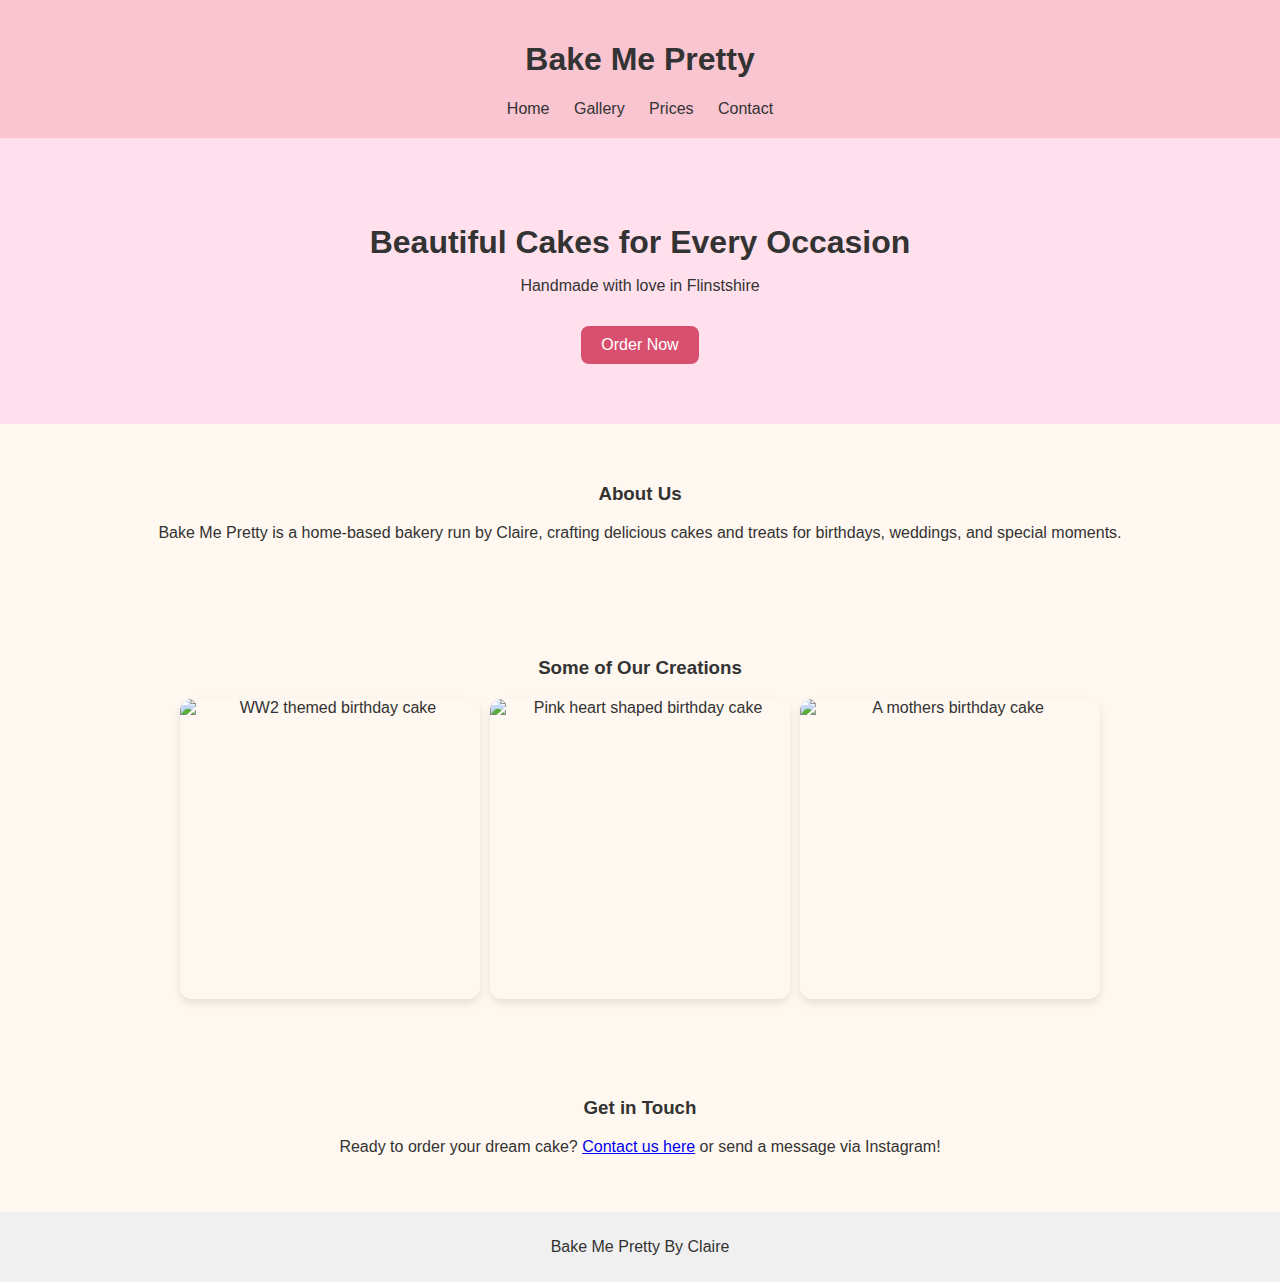
==== index.html @ 7db9fdfc "Add files via upload" ====
<!DOCTYPE html>
<html lang="en">
<head>
  <meta charset="UTF-8">
  <meta name="viewport" content="width=device-width, initial-scale=1.0">
  <title>Bake Me Pretty</title>
  <link rel="stylesheet" href="style.css">
</head>
<body>
  <header>
    <h1>Bake Me Pretty</h1>
    <nav>
      <a href="index.html">Home</a>
      <a href="Gallery.html">Gallery</a>
      <a href="Prices">Prices</a>
      <a href="#">Contact</a>
    </nav>
  </header>

  <main>
   <!-- Hero Section -->
   <section class="hero">
    <h2>Beautiful Cakes for Every Occasion</h2>
    <p>Handmade with love in Flinstshire</p>
    <a href="#contact" class="btn">Order Now</a>
  </section>

  <!-- About Section -->
  <section class="about">
    <h3>About Us</h3>
    <p>Bake Me Pretty is a home-based bakery run by Claire, crafting delicious cakes and treats for birthdays, weddings, and special moments.</p>
  </section>

  <!-- Featured Cakes -->
  <section class="featured-cakes">
    <h3>Some of Our Creations</h3>
    <div class="gallery-preview">
      <img src="images/cake1.png" alt="WW2 themed birthday cake">
      <img src="images/cake2.png" alt="Pink heart shaped birthday cake">
      <img src="images/cake3.png" alt="A mothers birthday cake">
    </div>
  </section>

  <!-- Contact Preview -->
  <section class="contact-preview" id="contact">
    <h3>Get in Touch</h3>
    <p>Ready to order your dream cake? <a href="#">Contact us here</a> or send a message via Instagram!</p>
  </section>
  </main>

  <footer>
    <p>Bake Me Pretty By Claire</p>
  </footer>
</body>
</html>
---- style.css ----
body {
    font-family: 'Trebuchet MS', 'Lucida Sans Unicode', 'Lucida Grande', 'Lucida Sans', Arial, sans-serif;
    margin: 0;
    padding: 0;
    background: #fff8f0;
    color: #333;
  }
  
  header {
    background: #f9c5d1;
    padding: 20px;
    text-align: center;
  }
  
  nav a {
    margin: 0 10px;
    text-decoration: none;
    color: #333;
  }
  
  footer {
    text-align: center;
    padding: 10px;
    background: #f0f0f0;
  }
  .hero {
    background: #ffe0ec;
    text-align: center;
    padding: 60px 20px;
  }
  
  .hero h2 {
    font-size: 2em;
    margin-bottom: 10px;
  }
  
  .hero .btn {
    display: inline-block;
    margin-top: 15px;
    padding: 10px 20px;
    background: #d94f70;
    color: white;
    text-decoration: none;
    border-radius: 8px;
  }
  
  .about, .featured-cakes, .contact-preview {
    padding: 40px 20px;
    text-align: center;
  }
  
  .gallery-preview {
    display: flex;
    justify-content: center;
    gap: 10px;
    flex-wrap: wrap;
    margin-top: 20px;
  }
  
  .gallery-preview img {
    width: 300px;
    height: 300px;
    object-fit: cover;
    border-radius: 12px;
    box-shadow: 0 4px 8px rgba(0,0,0,0.1);
  }

  .gallery-grid {
    display: grid;
    grid-template-columns: repeat(auto-fill, minmax(250px, 1fr));
    gap: 20px;
    margin-top: 20px;
  }
  
  .gallery-grid img {
    width: 100%;
    height: 400px;
    object-fit: cover;
    border-radius: 8px;
    box-shadow: 0 4px 8px #f9c5df
  }
  /* Style for two images side by side */
.price-images {
    display: flex;
    justify-content: center;  /* Centers the images horizontally */
    align-items: center;  /* Centers the images vertically */
    gap: 30px;  /* Space between the images */
    margin: 40px 0;
  }
  
  .price-images img {
    width: 45%;  /* Set both images to 45% width to make them the same size */
    height: 1200px;  /* Set a fixed height to keep them the same size */
    object-fit: cover;  /* Ensures the images fill the space without stretching */
    border-radius: 12px;
    box-shadow: 0 4px 8px #f9c5df;
  }
  /* Style for the price list */
.prices-container {
    display: flex;
    justify-content: space-between; /* Space out the items */
    gap: 20px;  /* Adds space between the price items */
    margin-top: 20px;
    flex-wrap: wrap; /* Ensures items wrap on smaller screens */
  }
  
  .price-item {
    text-align: center;
    flex: 1;  /* Makes each price item take up equal width */
    padding: 20px;
    background-color: #f9f9f9;
    border-radius: 10px;
    box-shadow: 0 4px 8px rgba(0, 0, 0, 0.1);
  }
  
  .price-item h3 {
    font-size: 1.5em;
    margin-bottom: 10px;
  }
  
  .price-item p {
    font-size: 1.2em;
    color: #d94f70;  /* You can change this color */
  }
  .prices-list h2 {
    text-align: center;
  }
  .price-imageTitle{
    display: flex;
    justify-content: space-between; 
    flex-wrap: wrap;
    margin: 40px 0;
  }
.Title-One {
text-align: center;
flex: 1;

}
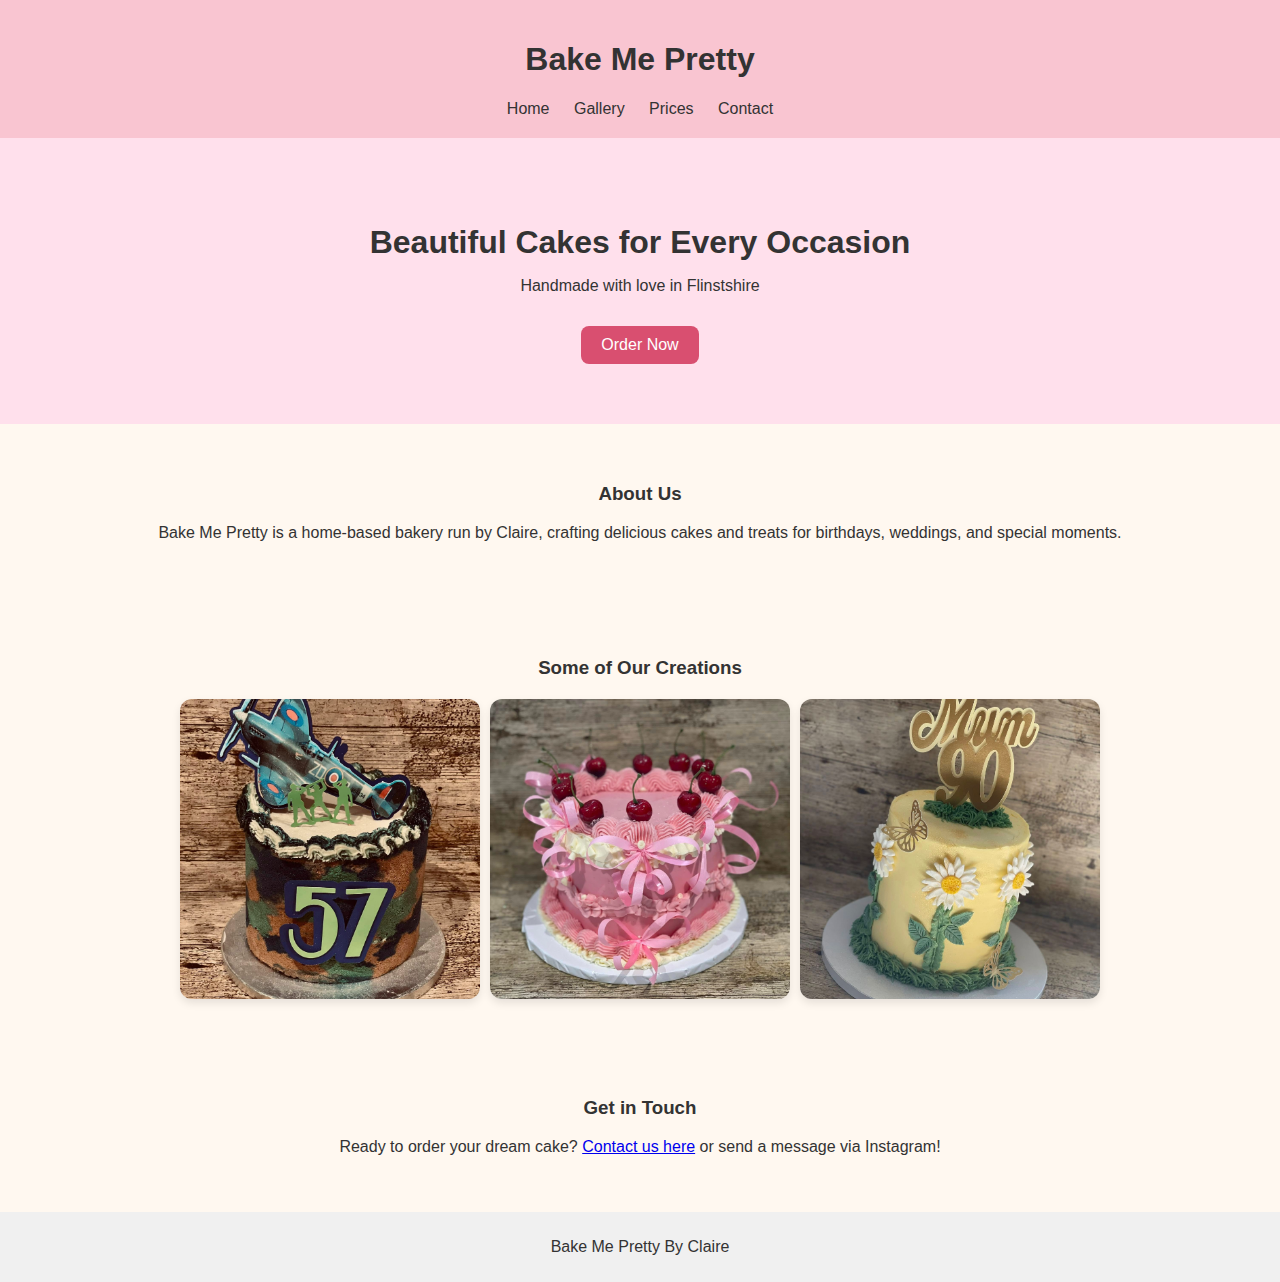
==== commit 160608c9: "Add files via upload" ====
--- a/index.html
+++ b/index.html
@@ -12,7 +12,7 @@
     <nav>
       <a href="index.html">Home</a>
       <a href="Gallery.html">Gallery</a>
-      <a href="Prices">Prices</a>
+      <a href="Prices.html">Prices</a>
       <a href="#">Contact</a>
     </nav>
   </header>
--- a/style.css
+++ b/style.css
@@ -83,9 +83,10 @@
 .price-images {
     display: flex;
     justify-content: center;  /* Centers the images horizontally */
-    align-items: center;  /* Centers the images vertically */
+    align-items: flex-start;  /* Centers the images vertically */
     gap: 30px;  /* Space between the images */
     margin: 40px 0;
+    flex-wrap: wrap;  /* This allows the items to wrap on small screens */
   }
   
   .price-images img {
@@ -125,14 +126,46 @@
   .prices-list h2 {
     text-align: center;
   }
-  .price-imageTitle{
+
+  .price-images {
     display: flex;
-    justify-content: space-between; 
+    justify-content: center;
+    align-items: flex-start;
+    gap: 20px;
+    margin: 40px 0;
     flex-wrap: wrap;
-    margin: 40px 0;
   }
-.Title-One {
-text-align: center;
-flex: 1;
+  
+  .image-box {
+    display: flex;
+    flex-direction: column;
+    align-items: center;
+    width: 45%;
+  }
+  
+  .image-box img {
+    width: 100%;
+    height: 1200px;
+    object-fit: cover;
+    border-radius: 12px;
+    box-shadow: 0 4px 8px rgba(0, 0, 0, 0.1);
+  }
+  
+  .image-box h3 {
+    margin-top: 10px;
+    font-size: 1.2em;
+    color: #d94f70;
+    text-align: center;}
 
-}
+@media (max-width: 768px) {
+    .price-images {
+      flex-direction: column;
+      align-items: center;
+    }
+  
+    .price-images img {
+      width: 80%;
+      height: auto;
+      margin-bottom: 20px;
+    }
+  }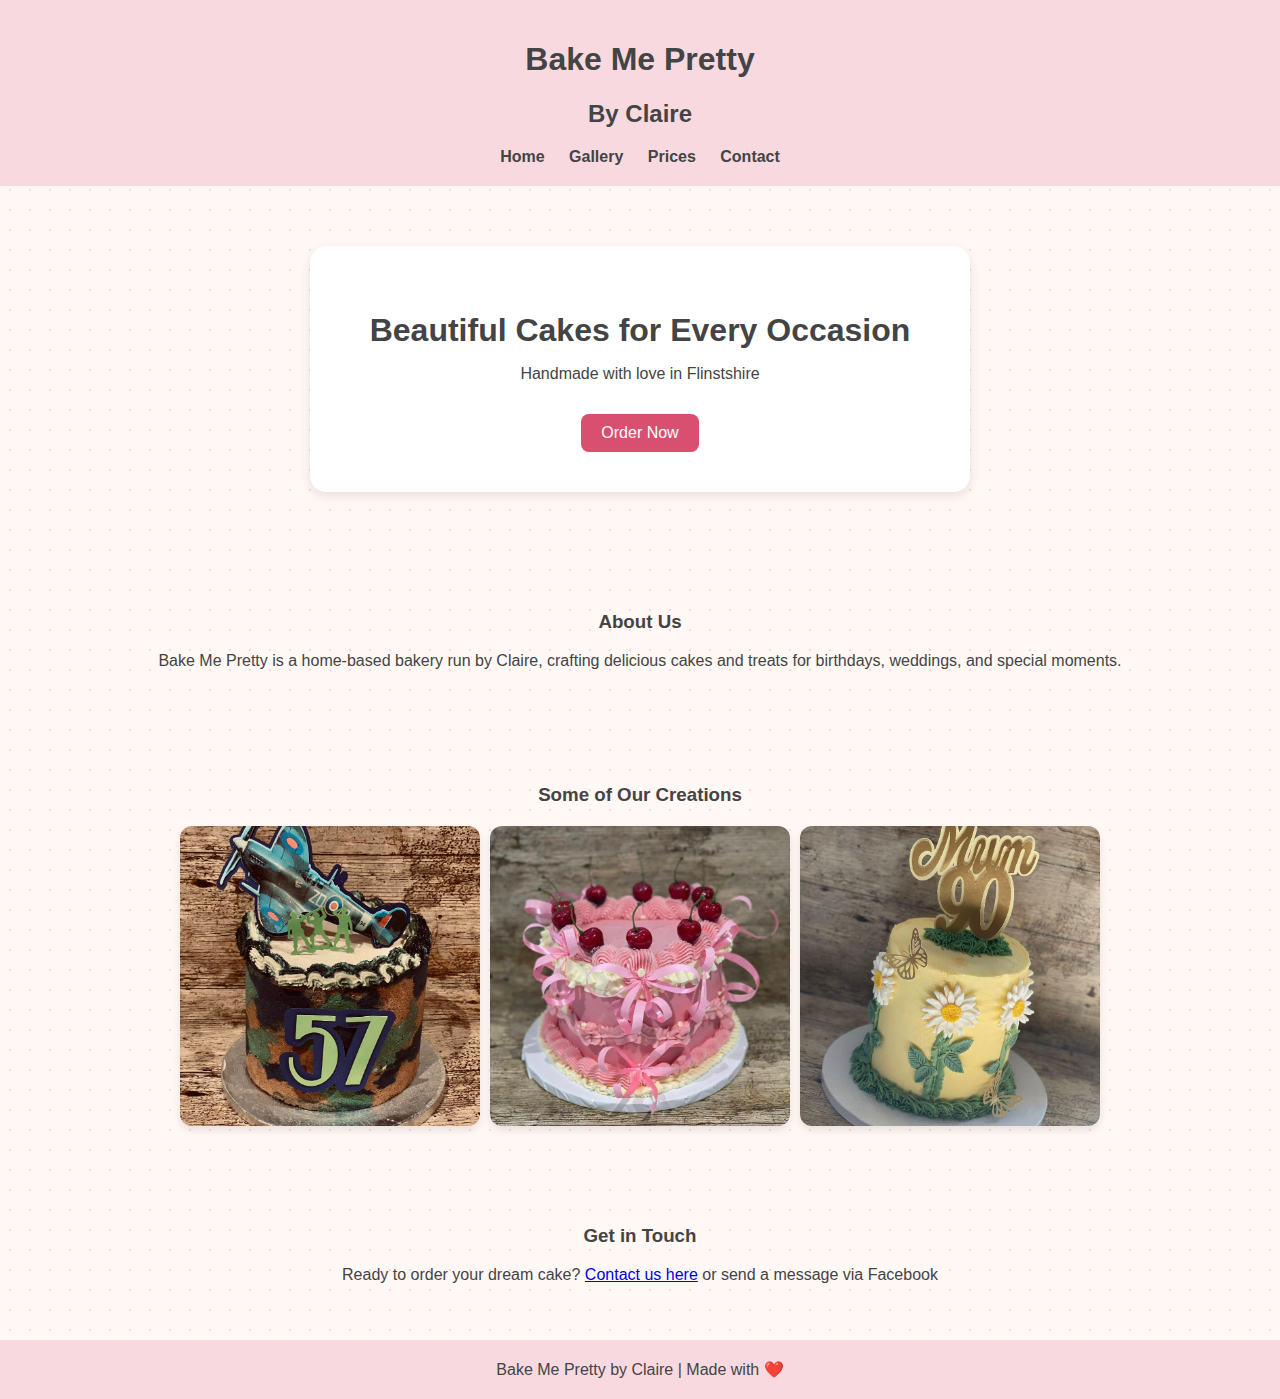
==== commit fa45edea: "Add files via upload" ====
--- a/index.html
+++ b/index.html
@@ -4,16 +4,18 @@
   <meta charset="UTF-8">
   <meta name="viewport" content="width=device-width, initial-scale=1.0">
   <title>Bake Me Pretty</title>
+
   <link rel="stylesheet" href="style.css">
 </head>
 <body>
   <header>
     <h1>Bake Me Pretty</h1>
+    <h2>By Claire</h2>
     <nav>
       <a href="index.html">Home</a>
       <a href="Gallery.html">Gallery</a>
       <a href="Prices.html">Prices</a>
-      <a href="#">Contact</a>
+      <a href="contact.html">Contact</a>
     </nav>
   </header>
 
@@ -35,21 +37,21 @@
   <section class="featured-cakes">
     <h3>Some of Our Creations</h3>
     <div class="gallery-preview">
-      <img src="images/cake1.png" alt="WW2 themed birthday cake">
-      <img src="images/cake2.png" alt="Pink heart shaped birthday cake">
-      <img src="images/cake3.png" alt="A mothers birthday cake">
+      <img src="images1/cake1.png" alt="WW2 themed birthday cake">
+      <img src="images1/cake2.png" alt="Pink heart shaped birthday cake">
+      <img src="images1/cake3.png" alt="A mothers birthday cake">
     </div>
   </section>
 
   <!-- Contact Preview -->
   <section class="contact-preview" id="contact">
     <h3>Get in Touch</h3>
-    <p>Ready to order your dream cake? <a href="#">Contact us here</a> or send a message via Instagram!</p>
+    <p>Ready to order your dream cake? <a href="contact.html">Contact us here</a> or send a message via Facebook</p>
   </section>
   </main>
 
   <footer>
-    <p>Bake Me Pretty By Claire</p>
+    <p>Bake Me Pretty by Claire | Made with ❤️</p>
   </footer>
 </body>
 </html>--- a/style.css
+++ b/style.css
@@ -24,9 +24,13 @@
     background: #f0f0f0;
   }
   .hero {
-    background: #ffe0ec;
-    text-align: center;
-    padding: 60px 20px;
+    max-width: 600px;
+    margin: 60px auto;
+    background: white;
+    border-radius: 16px;
+    padding: 40px 30px;
+    text-align: center;
+    box-shadow: 0 4px 12px rgba(0,0,0,0.1);
   }
   
   .hero h2 {
@@ -66,12 +70,25 @@
   }
 
   .gallery-grid {
-    display: grid;
-    grid-template-columns: repeat(auto-fill, minmax(250px, 1fr));
-    gap: 20px;
-    margin-top: 20px;
-  }
-  
+    display: flex;
+    flex-direction: row;
+    align-items: flex-start;
+    width: 45%;
+  }
+
+  .gallery-stack {
+    display: flex;
+    flex-direction: column;
+    align-items: flex-start;
+    width: 45%;
+  }
+
+.gallery-grid h3 {
+    margin-top: 10px;
+    font-size: 1.2em;
+    color: #d94f70;
+    text-align: center;
+}
   .gallery-grid img {
     width: 100%;
     height: 400px;
@@ -168,4 +185,139 @@
       height: auto;
       margin-bottom: 20px;
     }
+  }
+
+  .lb-close {
+    background: #fff url('https://cdn-icons-png.flaticon.com/512/1828/1828774.png') no-repeat center center;
+    background-size: 60% 60%;
+    border-radius: 50%;
+    width: 40px;
+    height: 40px;
+    opacity: 1 !important;
+    top: 10px;
+    right: 10px;
+  }
+  #custom-close {
+    position: fixed;
+    top: 20px;
+    right: 20px;
+    padding: 10px 20px;
+    background: #d94f70;
+    color: white;
+    border: none;
+    border-radius: 8px;
+    font-size: 16px;
+    z-index: 9999;
+    cursor: pointer;
+    display: none;
+  }
+  .gallery-row {
+    display: flex;
+    flex-wrap: wrap;
+    gap: 20px;
+    justify-content: center;
+    padding: 20px;
+  }
+  
+  .gallery-item {
+    text-align: center;
+    width: 200px;
+    height: 240px; /* includes space for title */
+    overflow: hidden;
+  }
+  
+  .gallery-item img {
+    width: 100%;
+    height: auto;
+    max-height: 180px; /* optional: limit tall images */
+    border-radius: 8px;
+    transition: transform 0.2s ease;
+    object-fit: fill;
+  }
+  
+  .gallery-item img:hover {
+    transform: scale(1.05);
+  }
+  
+  .image-title {
+    margin-top: 8px;
+    font-weight: bold;
+    font-size: 14px;
+    color: #333;
+  }
+
+  /* CONTACT US PAGE */
+
+  body {
+    font-family: 'Quicksand', sans-serif;
+    background: #fff8f4;
+    margin: 0;
+    padding: 0;
+    color: #444;
+  }
+
+  body {
+    background-color: #fff8f4;
+    background-image: radial-gradient(#f9d5e5 1px, transparent 1px);
+    background-size: 20px 20px;
+  }
+
+  header, footer {
+    background-color: #f8d9e0;
+    text-align: center;
+    padding: 20px;
+  }
+
+  nav a {
+    margin: 0 10px;
+    text-decoration: none;
+    color: #444;
+    font-weight: bold;
+  }
+
+  .contact-container {
+    max-width: 600px;
+    margin: 60px auto;
+    background: white;
+    border-radius: 16px;
+    padding: 40px 30px;
+    text-align: center;
+    box-shadow: 0 4px 12px rgba(0,0,0,0.1);
+  }
+
+  .contact-container h2 {
+    font-size: 32px;
+    color: #e76f92;
+    margin-bottom: 16px;
+  }
+
+  .contact-description {
+    font-size: 17px;
+    margin-bottom: 30px;
+  }
+
+  .messenger-button {
+    display: inline-block;
+    background-color: #0084ff;
+    color: white;
+    padding: 14px 30px;
+    font-size: 18px;
+    border-radius: 10px;
+    text-decoration: none;
+    transition: transform 0.2s ease, background-color 0.3s ease;
+  }
+
+  .messenger-button:hover {
+    background-color: #006fd6;
+    transform: scale(1.05);
+  }
+
+  .cake-icon {
+    font-size: 48px;
+    color: #e76f92;
+    margin-bottom: 20px;
+  }
+
+  footer p {
+    margin: 0;
   }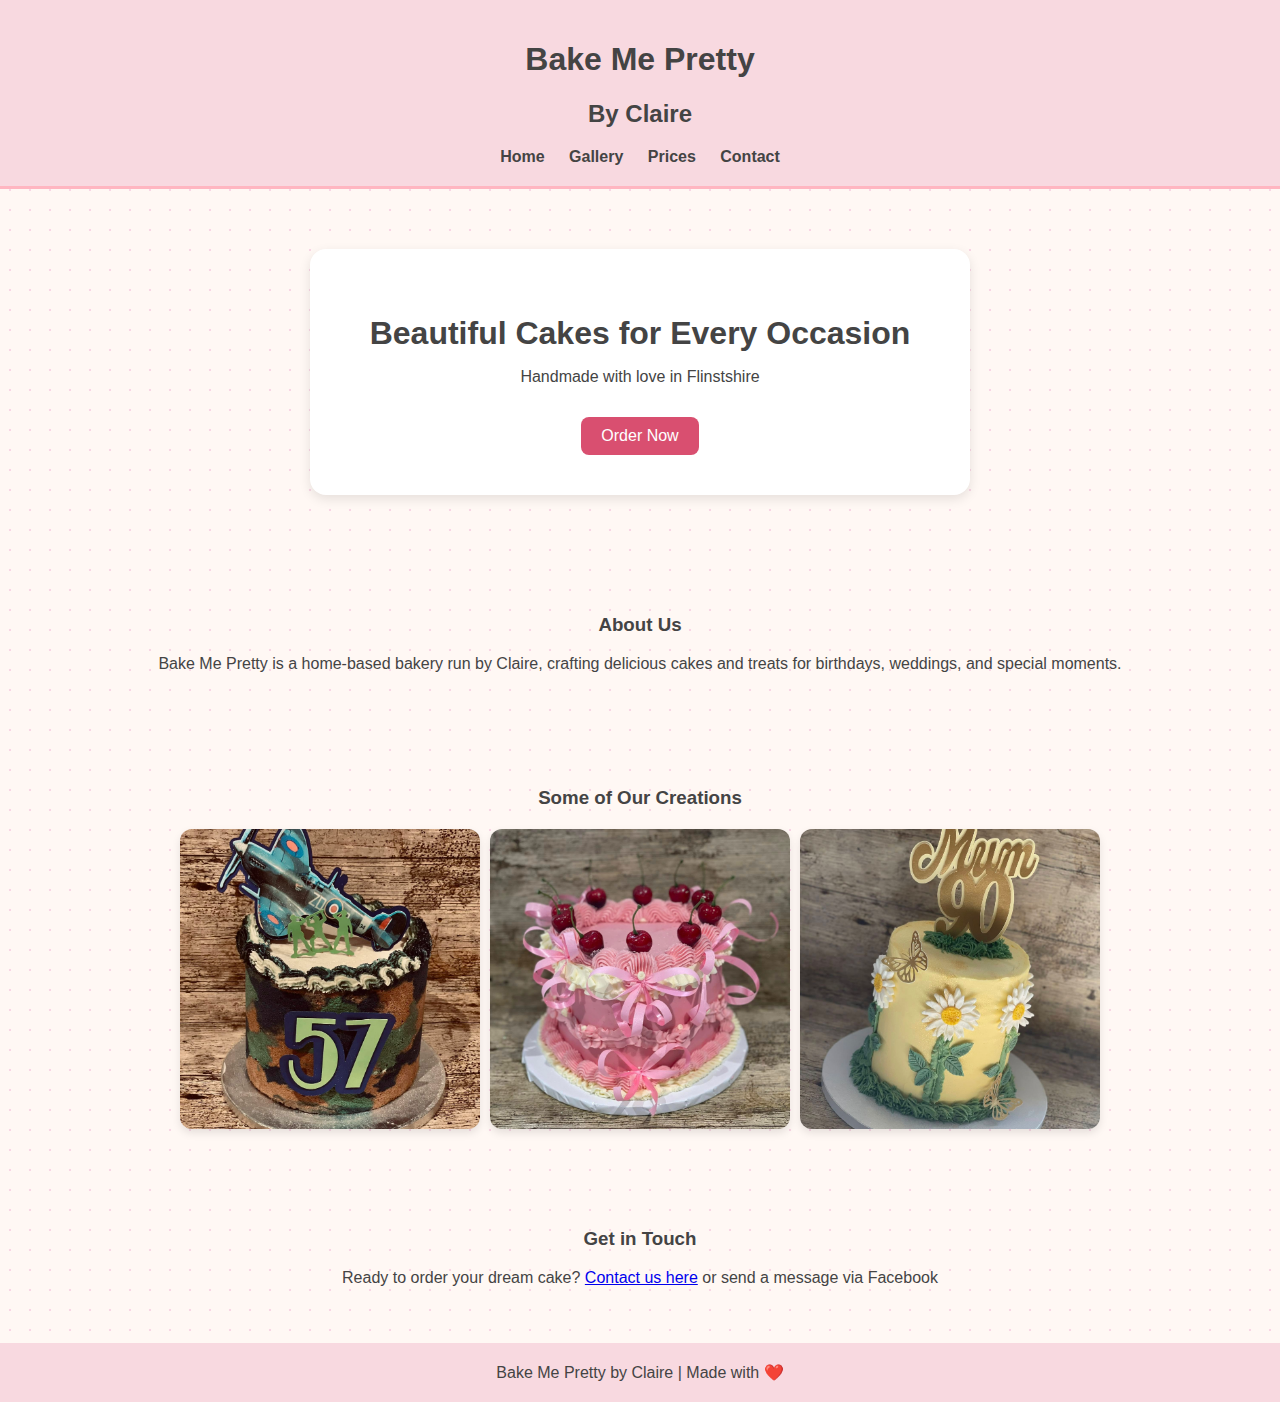
==== commit d7b7abca: "Add files via upload" ====
--- a/index.html
+++ b/index.html
@@ -24,7 +24,7 @@
    <section class="hero">
     <h2>Beautiful Cakes for Every Occasion</h2>
     <p>Handmade with love in Flinstshire</p>
-    <a href="#contact" class="btn">Order Now</a>
+    <a href="contact.html" class="btn">Order Now</a>
   </section>
 
   <!-- About Section -->
--- a/style.css
+++ b/style.css
@@ -7,9 +7,11 @@
   }
   
   header {
-    background: #f9c5d1;
-    padding: 20px;
-    text-align: center;
+    background-image: url('https://www.transparenttextures.com/patterns/polka-dot.png');
+    background-color: #ffe6f0; /* Light pink base */
+    padding: 2rem 1rem;
+    text-align: center;
+    border-bottom: 3px solid #ffb6c1;
   }
   
   nav a {
@@ -97,82 +99,6 @@
     box-shadow: 0 4px 8px #f9c5df
   }
   /* Style for two images side by side */
-.price-images {
-    display: flex;
-    justify-content: center;  /* Centers the images horizontally */
-    align-items: flex-start;  /* Centers the images vertically */
-    gap: 30px;  /* Space between the images */
-    margin: 40px 0;
-    flex-wrap: wrap;  /* This allows the items to wrap on small screens */
-  }
-  
-  .price-images img {
-    width: 45%;  /* Set both images to 45% width to make them the same size */
-    height: 1200px;  /* Set a fixed height to keep them the same size */
-    object-fit: cover;  /* Ensures the images fill the space without stretching */
-    border-radius: 12px;
-    box-shadow: 0 4px 8px #f9c5df;
-  }
-  /* Style for the price list */
-.prices-container {
-    display: flex;
-    justify-content: space-between; /* Space out the items */
-    gap: 20px;  /* Adds space between the price items */
-    margin-top: 20px;
-    flex-wrap: wrap; /* Ensures items wrap on smaller screens */
-  }
-  
-  .price-item {
-    text-align: center;
-    flex: 1;  /* Makes each price item take up equal width */
-    padding: 20px;
-    background-color: #f9f9f9;
-    border-radius: 10px;
-    box-shadow: 0 4px 8px rgba(0, 0, 0, 0.1);
-  }
-  
-  .price-item h3 {
-    font-size: 1.5em;
-    margin-bottom: 10px;
-  }
-  
-  .price-item p {
-    font-size: 1.2em;
-    color: #d94f70;  /* You can change this color */
-  }
-  .prices-list h2 {
-    text-align: center;
-  }
-
-  .price-images {
-    display: flex;
-    justify-content: center;
-    align-items: flex-start;
-    gap: 20px;
-    margin: 40px 0;
-    flex-wrap: wrap;
-  }
-  
-  .image-box {
-    display: flex;
-    flex-direction: column;
-    align-items: center;
-    width: 45%;
-  }
-  
-  .image-box img {
-    width: 100%;
-    height: 1200px;
-    object-fit: cover;
-    border-radius: 12px;
-    box-shadow: 0 4px 8px rgba(0, 0, 0, 0.1);
-  }
-  
-  .image-box h3 {
-    margin-top: 10px;
-    font-size: 1.2em;
-    color: #d94f70;
-    text-align: center;}
 
 @media (max-width: 768px) {
     .price-images {
@@ -212,38 +138,26 @@
     display: none;
   }
   .gallery-row {
-    display: flex;
-    flex-wrap: wrap;
-    gap: 20px;
-    justify-content: center;
+    display: grid;
+    grid-template-columns: repeat(auto-fill, minmax(250px, 1fr));  /* Adjust to 250px per item */
+    gap: 20px;  /* Spacing between images */
     padding: 20px;
   }
   
   .gallery-item {
     text-align: center;
-    width: 200px;
-    height: 240px; /* includes space for title */
-    overflow: hidden;
   }
   
   .gallery-item img {
-    width: 100%;
+    width: 100%;  /* Make images responsive */
     height: auto;
-    max-height: 180px; /* optional: limit tall images */
-    border-radius: 8px;
-    transition: transform 0.2s ease;
-    object-fit: fill;
-  }
-  
-  .gallery-item img:hover {
-    transform: scale(1.05);
+    border-radius: 8px; /* Optional: for rounded corners */
   }
   
   .image-title {
-    margin-top: 8px;
-    font-weight: bold;
-    font-size: 14px;
-    color: #333;
+    font-size: 1rem;
+    margin-top: 10px;
+    font-weight: bold;
   }
 
   /* CONTACT US PAGE */
@@ -320,4 +234,93 @@
 
   footer p {
     margin: 0;
+  }
+  /* Prices Page */
+
+  .price-section {
+    padding: 3rem 1rem;
+    background-color: #fff0f5; /* soft pink/purple background */
+    border-radius: 1rem;
+    max-width: 800px;
+    margin: 3rem auto;
+    box-shadow: 0 10px 25px rgba(0, 0, 0, 0.1);
+    text-align: center;
+  }
+  
+  .price-section h2 {
+    margin-top: 2rem;
+    color: #b23a48; /* rich cherry red */
+    font-size: 1.8rem;
+    font-family: 'Georgia', serif;
+  }
+  
+  .price-table {
+    margin: 1.5rem auto;
+    border-collapse: collapse;
+    width: 90%;
+    background-color: #ffffff;
+    border-radius: 0.5rem;
+    overflow: hidden;
+    box-shadow: 0 4px 12px rgba(0, 0, 0, 0.05);
+  }
+  
+  .price-table th,
+  .price-table td {
+    border: 1px solid #f2d4e8;
+    padding: 14px 18px;
+    font-size: 1.1rem;
+  }
+  
+  .price-table th {
+    background-color: #ffe3ed;
+    color: #6d2947;
+    font-weight: bold;
+  }
+  
+  .price-table tr:nth-child(even) {
+    background-color: #fdf7fb;
+  }
+  
+  .price-table tr:hover {
+    background-color: #fbe8f3;
+    transition: 0.3s;
+  }
+  .order-button-wrapper {
+    text-align: center;
+    margin-top: 2rem;
+  }
+  
+  .order-button {
+    background-color: #f7c8d3; /* Light pink */
+    color: #fff;
+    padding: 12px 24px;
+    border: none;
+    border-radius: 30px;
+    font-size: 1.1rem;
+    font-weight: bold;
+    text-decoration: none;
+    box-shadow: 0 4px 6px rgba(0, 0, 0, 0.1);
+    transition: background-color 0.3s ease, transform 0.2s ease;
+  }
+  
+  .order-button:hover {
+    background-color: #e5a6b0; /* Slightly deeper pink */
+    transform: translateY(-2px);
+  }
+  .custom-order-note {
+    text-align: center;
+    font-size: 1.2rem;
+    color: #5a5a5a;
+    margin-top: 2rem;
+    margin-bottom: 1rem;
+  }
+  
+  .custom-order-note a {
+    color: #e07c9a;
+    text-decoration: underline;
+    font-weight: bold;
+  }
+  
+  .custom-order-note a:hover {
+    color: #c25f80;
   }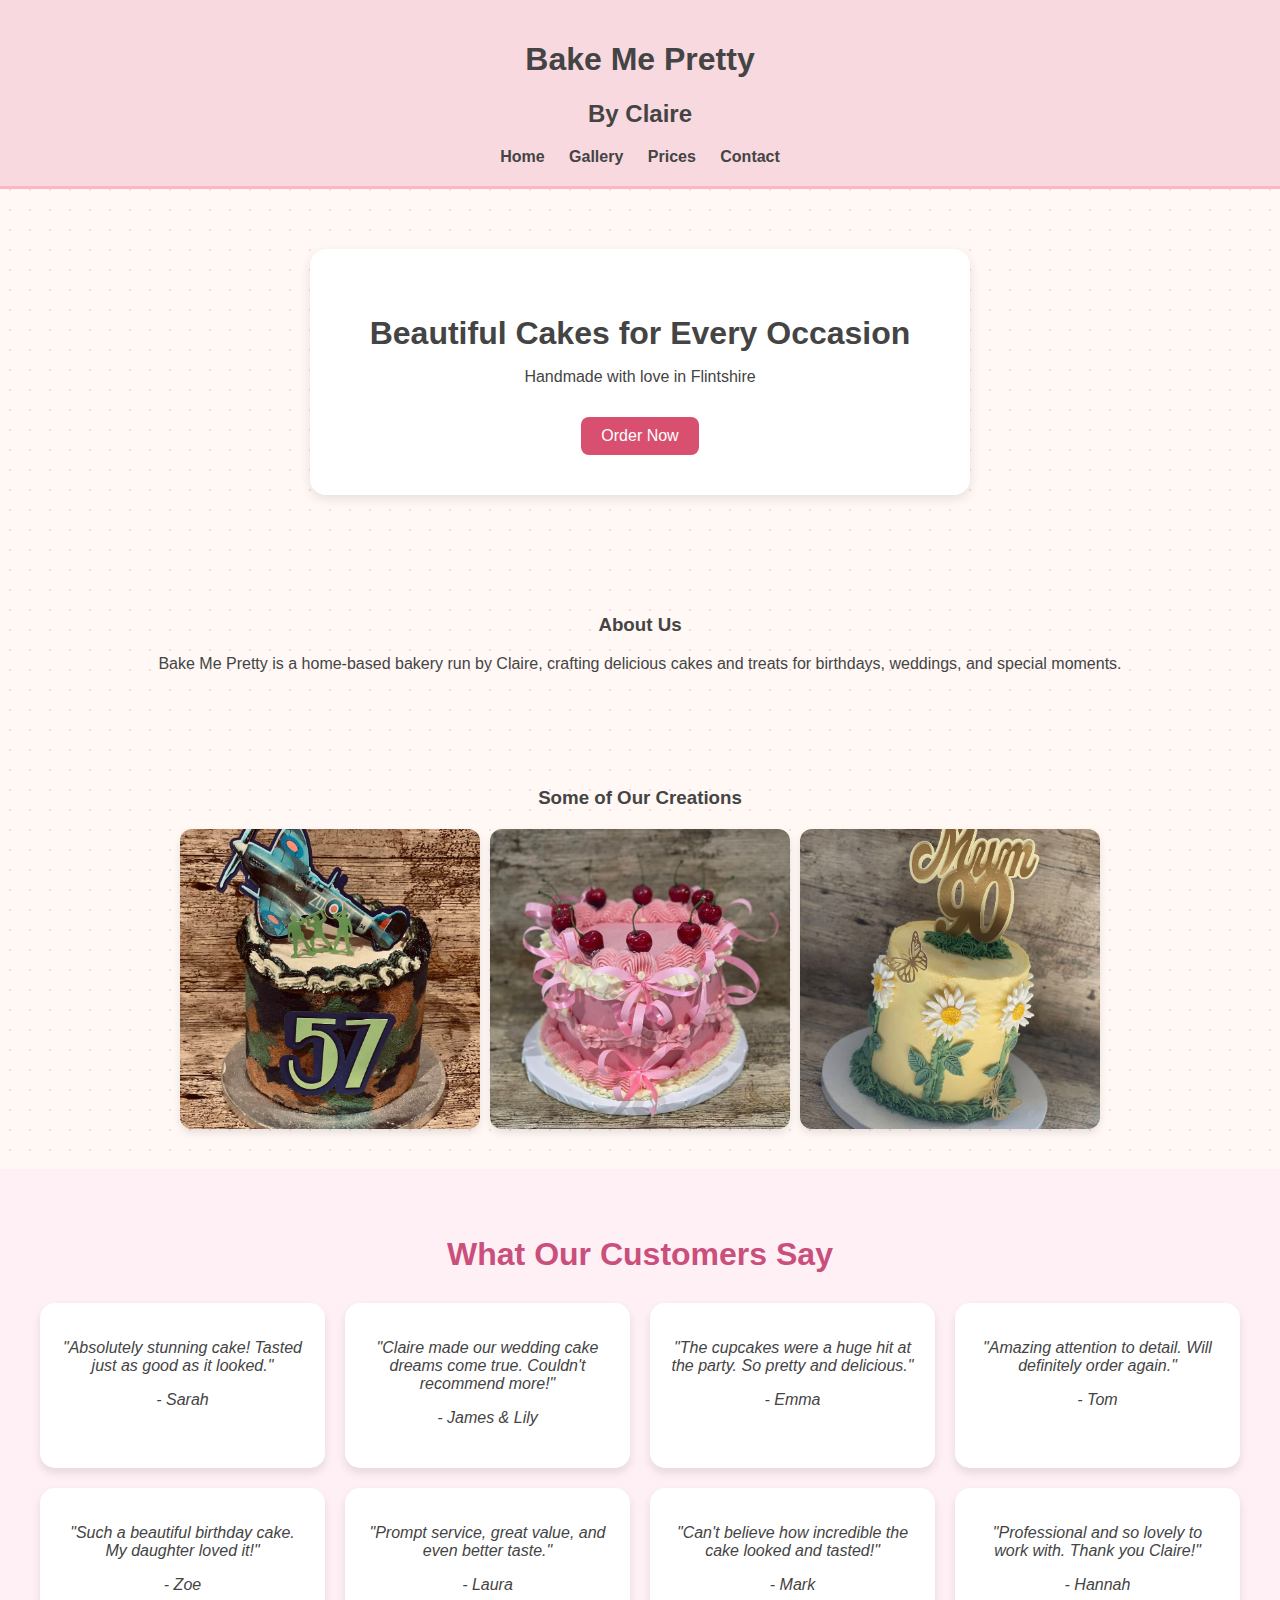
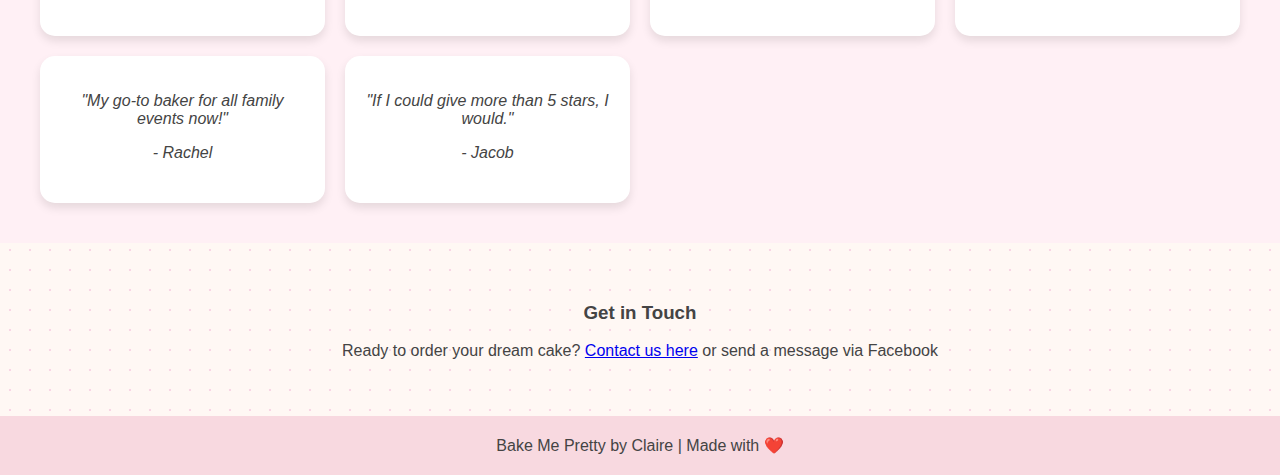
==== commit 58328ec2: "Add files via upload" ====
--- a/index.html
+++ b/index.html
@@ -23,7 +23,7 @@
    <!-- Hero Section -->
    <section class="hero">
     <h2>Beautiful Cakes for Every Occasion</h2>
-    <p>Handmade with love in Flinstshire</p>
+    <p>Handmade with love in Flintshire</p>
     <a href="contact.html" class="btn">Order Now</a>
   </section>
 
@@ -43,6 +43,52 @@
     </div>
   </section>
 
+  <section class="reviews">
+    <h2>What Our Customers Say</h2>
+    <div class="review-grid">
+      <div class="review-card">
+        <p>"Absolutely stunning cake! Tasted just as good as it looked."</p>
+        <h4>- Sarah</h4>
+      </div>
+      <div class="review-card">
+        <p>"Claire made our wedding cake dreams come true. Couldn't recommend more!"</p>
+        <h4>- James & Lily</h4>
+      </div>
+      <div class="review-card">
+        <p>"The cupcakes were a huge hit at the party. So pretty and delicious."</p>
+        <h4>- Emma</h4>
+      </div>
+      <div class="review-card">
+        <p>"Amazing attention to detail. Will definitely order again."</p>
+        <h4>- Tom</h4>
+      </div>
+      <div class="review-card">
+        <p>"Such a beautiful birthday cake. My daughter loved it!"</p>
+        <h4>- Zoe</h4>
+      </div>
+      <div class="review-card">
+        <p>"Prompt service, great value, and even better taste."</p>
+        <h4>- Laura</h4>
+      </div>
+      <div class="review-card">
+        <p>"Can't believe how incredible the cake looked and tasted!"</p>
+        <h4>- Mark</h4>
+      </div>
+      <div class="review-card">
+        <p>"Professional and so lovely to work with. Thank you Claire!"</p>
+        <h4>- Hannah</h4>
+      </div>
+      <div class="review-card">
+        <p>"My go-to baker for all family events now!"</p>
+        <h4>- Rachel</h4>
+      </div>
+      <div class="review-card">
+        <p>"If I could give more than 5 stars, I would."</p>
+        <h4>- Jacob</h4>
+      </div>
+    </div>
+  </section>
+
   <!-- Contact Preview -->
   <section class="contact-preview" id="contact">
     <h3>Get in Touch</h3>
--- a/style.css
+++ b/style.css
@@ -55,6 +55,41 @@
     text-align: center;
   }
   
+  .reviews {
+    padding: 40px 20px;
+    background-color: #fff0f5;
+    text-align: center;
+  }
+  
+  .reviews h2 {
+    font-size: 2rem;
+    margin-bottom: 30px;
+    color: #c94f7c;
+  }
+  
+  .review-grid {
+    display: grid;
+    grid-template-columns: repeat(auto-fit, minmax(250px, 1fr));
+    gap: 20px;
+    max-width: 1200px;
+    margin: 0 auto;
+  }
+  
+  .review-card {
+    background-color: #ffffff;
+    border-radius: 15px;
+    padding: 20px;
+    box-shadow: 0 5px 10px rgba(0,0,0,0.1);
+    font-style: italic;
+    position: relative;
+  }
+  
+  .review-card h4 {
+    margin-top: 15px;
+    color: #444;
+    font-weight: normal;
+  }
+
   .gallery-preview {
     display: flex;
     justify-content: center;
@@ -323,4 +358,21 @@
   
   .custom-order-note a:hover {
     color: #c25f80;
+  }
+  .custom-order-note1 {
+    text-align: center;
+    font-size: 1rem;
+    color: #5a5a5a;
+    margin-top: 2rem;
+    margin-bottom: 1rem;
+  }
+  
+  .custom-order-note1 a {
+    color: #e07c9a;
+    text-decoration: underline;
+    font-weight: bold;
+  }
+  
+  .custom-order-note1 a:hover {
+    color: #c25f80;
   }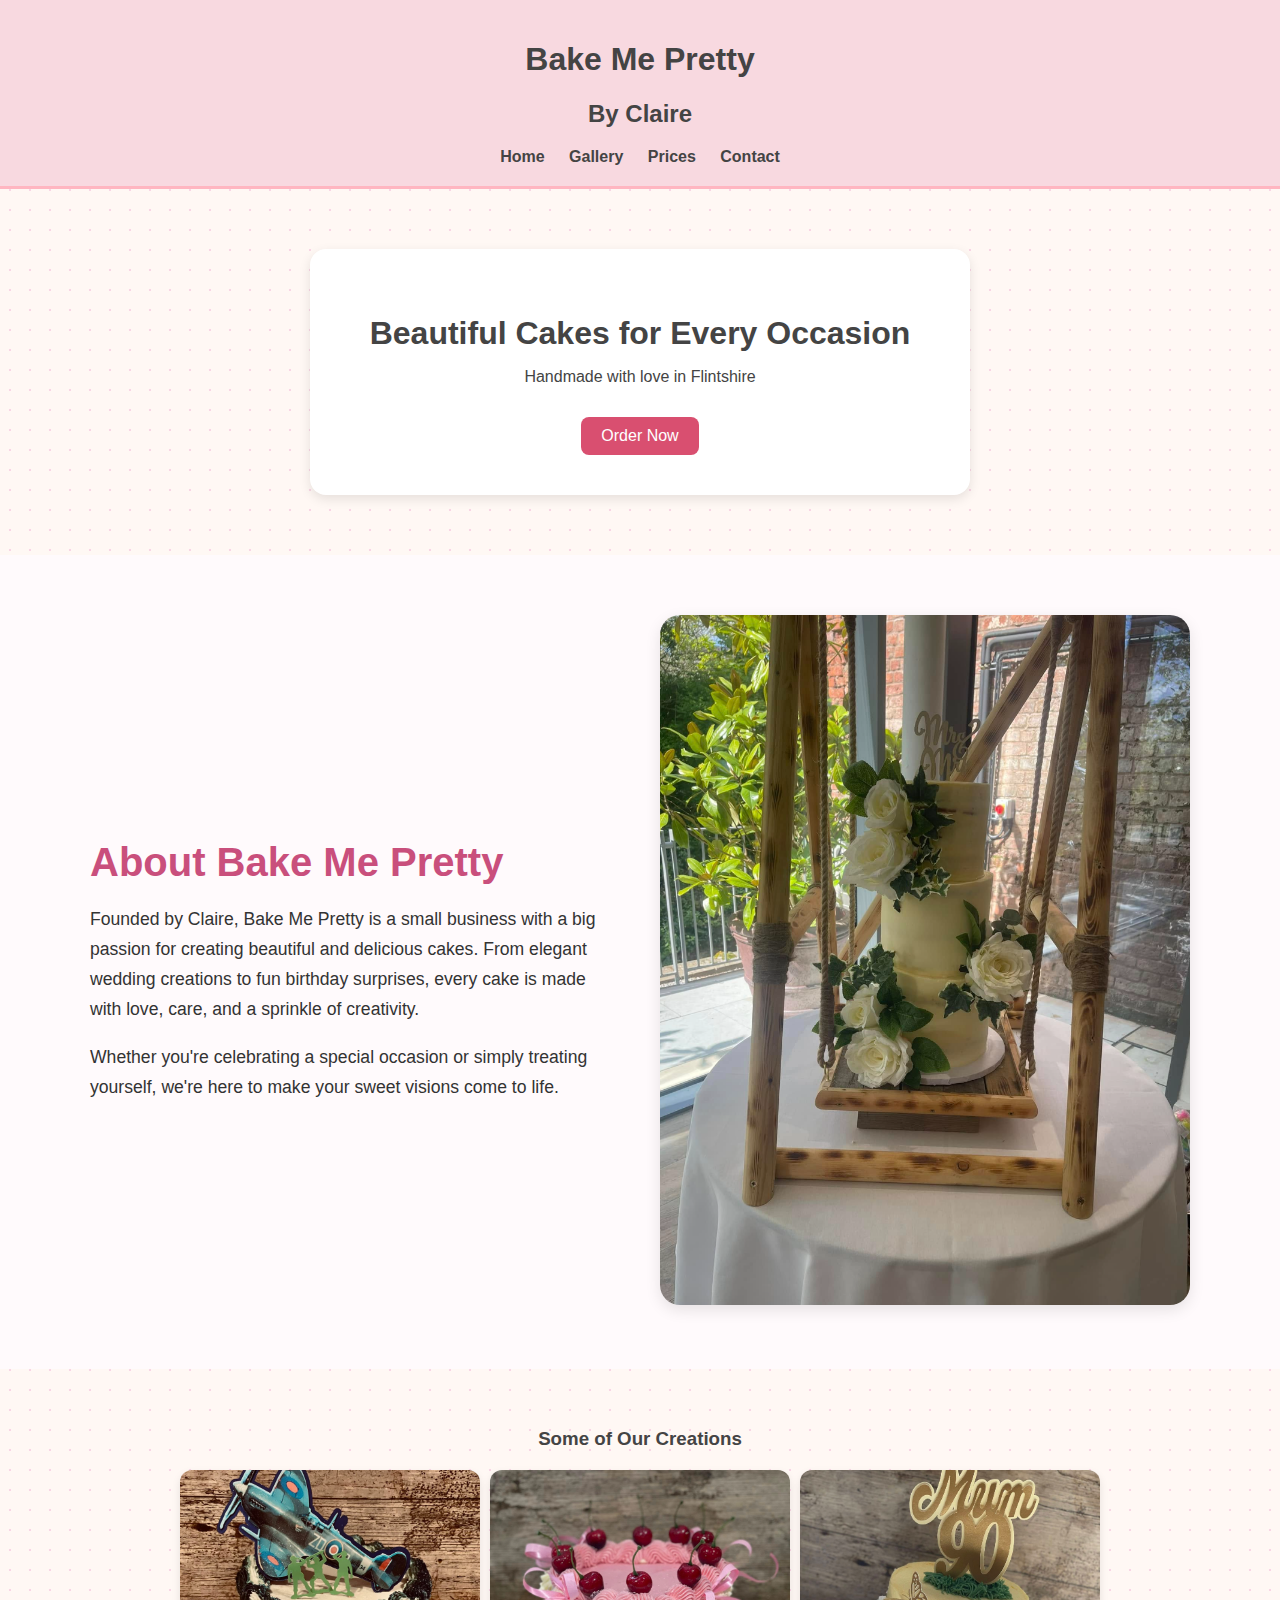
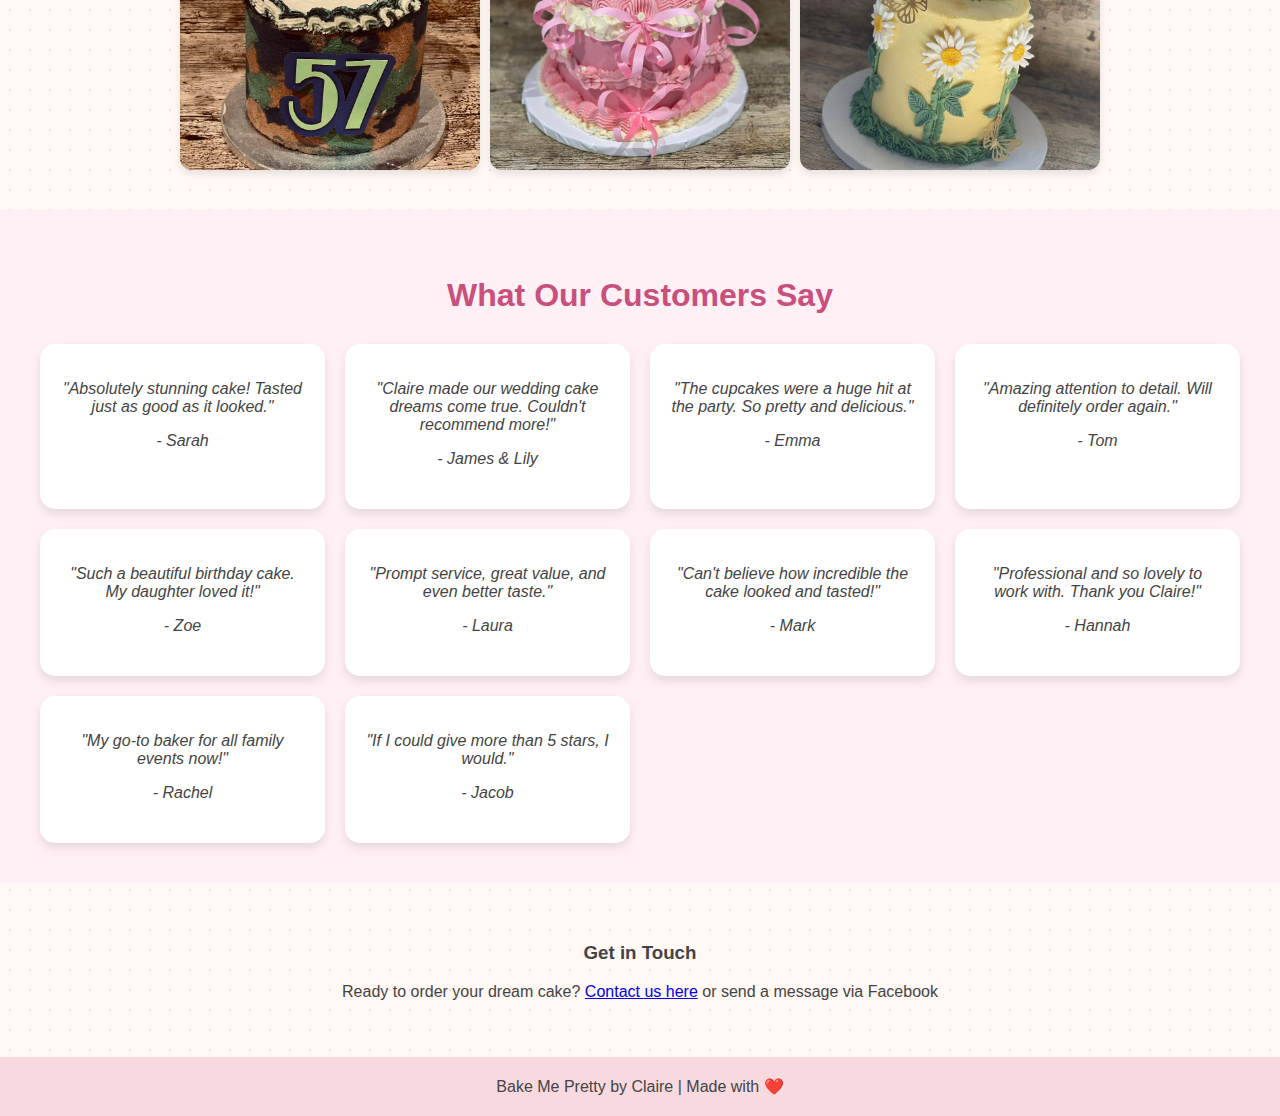
==== commit 20f9aace: "Add files via upload" ====
--- a/index.html
+++ b/index.html
@@ -28,9 +28,21 @@
   </section>
 
   <!-- About Section -->
-  <section class="about">
-    <h3>About Us</h3>
-    <p>Bake Me Pretty is a home-based bakery run by Claire, crafting delicious cakes and treats for birthdays, weddings, and special moments.</p>
+  <section class="about-us">
+    <div class="about-container">
+      <div class="about-text">
+        <h2>About Bake Me Pretty</h2>
+        <p>
+          Founded by Claire, Bake Me Pretty is a small business with a big passion for creating beautiful and delicious cakes. From elegant wedding creations to fun birthday surprises, every cake is made with love, care, and a sprinkle of creativity.
+        </p>
+        <p>
+          Whether you're celebrating a special occasion or simply treating yourself, we're here to make your sweet visions come to life.
+        </p>
+      </div>
+      <div class="about-img">
+        <img src="images1/weddingcake.png" alt="Beautiful custom cake">
+      </div>
+    </div>
   </section>
 
   <!-- Featured Cakes -->
--- a/style.css
+++ b/style.css
@@ -55,6 +55,51 @@
     text-align: center;
   }
   
+  .about-us {
+    background-color: #fffafc;
+    padding: 60px 20px;
+    color: #333;
+  }
+  
+  .about-container {
+    display: flex;
+    flex-wrap: wrap;
+    align-items: center;
+    max-width: 1100px;
+    margin: 0 auto;
+    gap: 40px;
+    justify-content: center;
+  }
+  
+  .about-text {
+    flex: 1;
+    min-width: 300px;
+  }
+  
+  .about-text h2 {
+    font-size: 2.5rem;
+    margin-bottom: 20px;
+    color: #c94f7c;
+  }
+  
+  .about-text p {
+    font-size: 1.1rem;
+    line-height: 1.7;
+    margin-bottom: 15px;
+  }
+  
+  .about-img {
+    flex: 1;
+    min-width: 280px;
+    text-align: center;
+  }
+  
+  .about-img img {
+    max-width: 100%;
+    border-radius: 20px;
+    box-shadow: 0 5px 15px rgba(0,0,0,0.1);
+  }
+
   .reviews {
     padding: 40px 20px;
     background-color: #fff0f5;
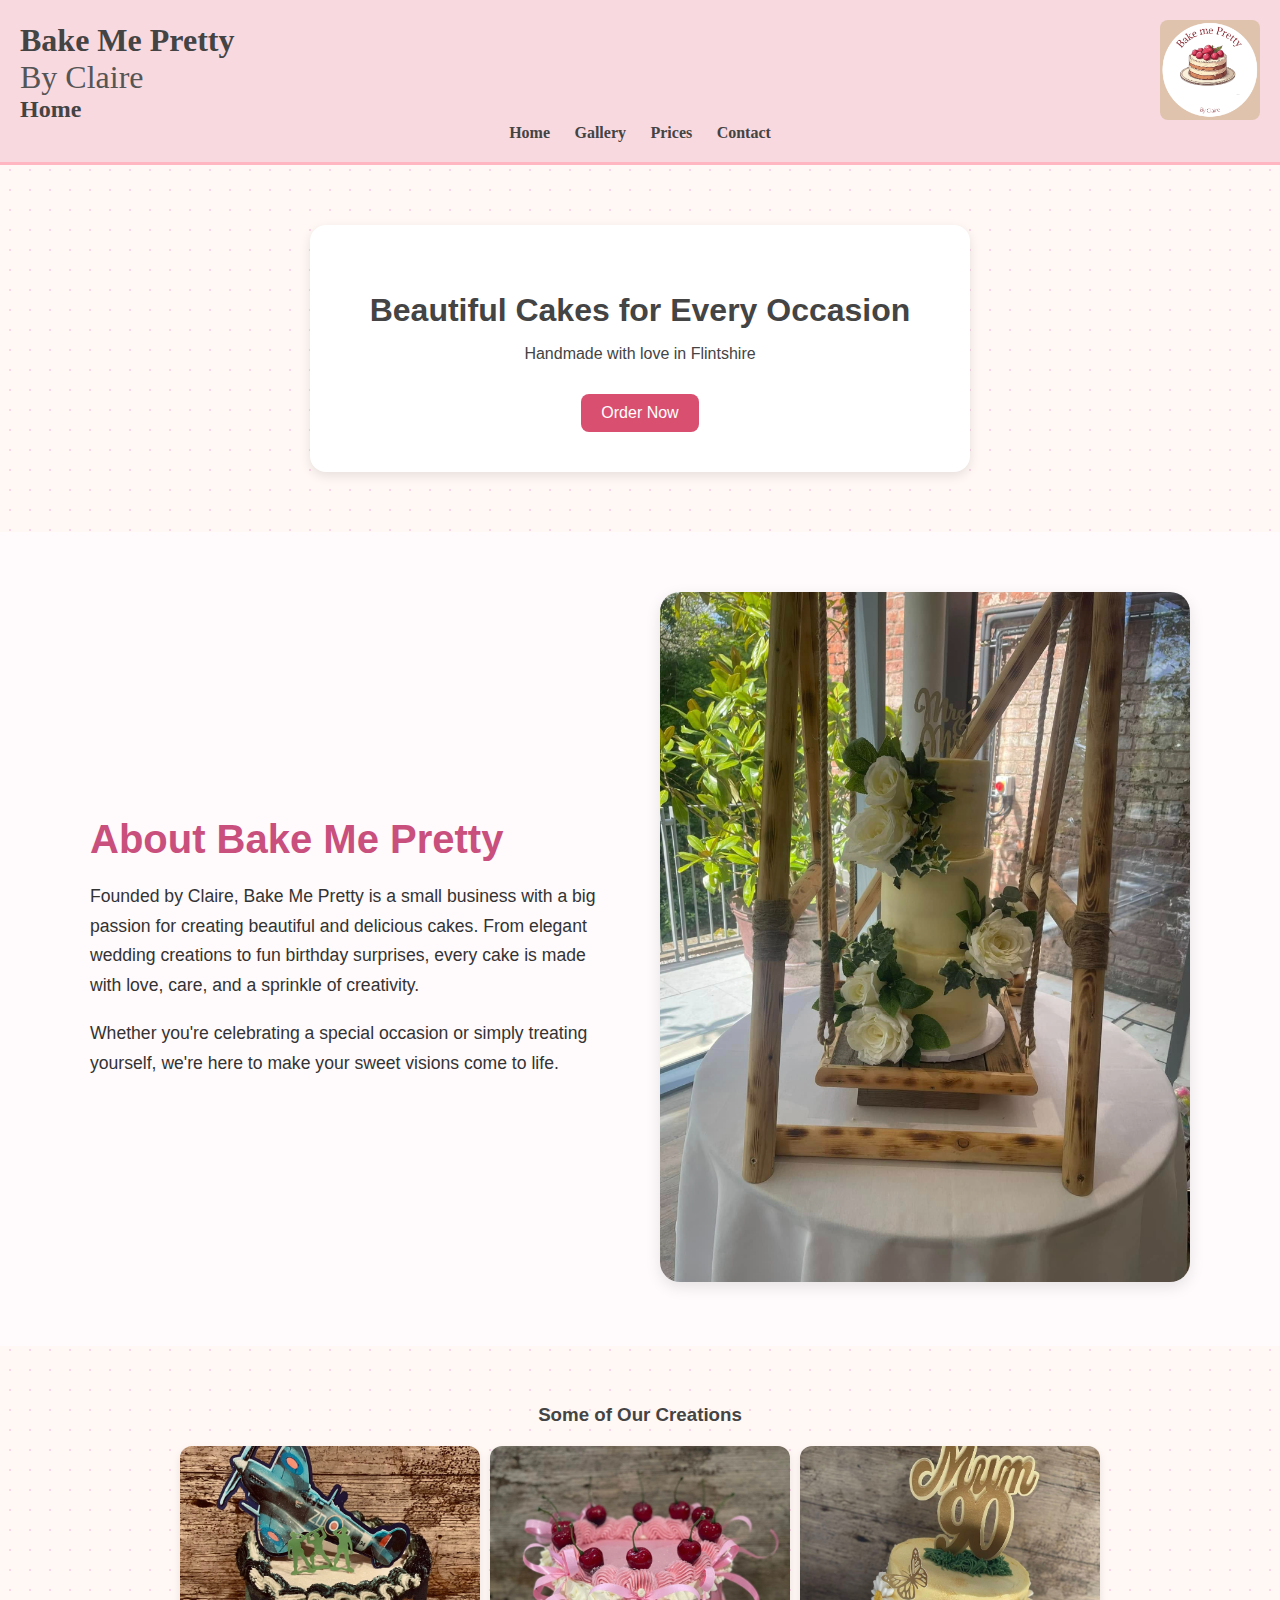
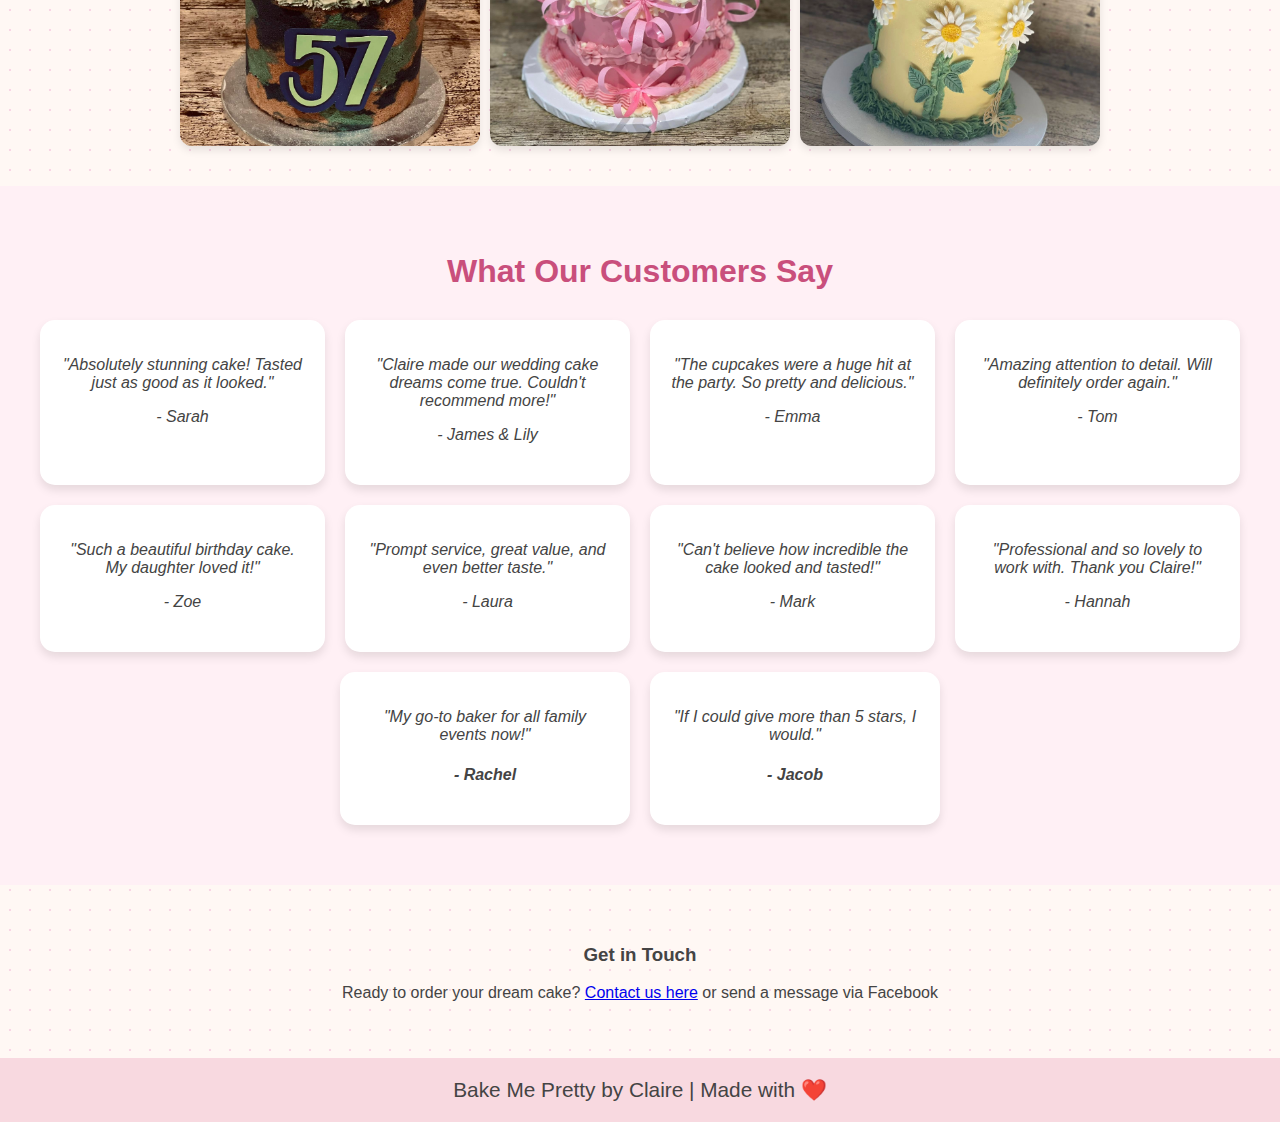
==== commit 2d7bfe35: "Add files via upload" ====
--- a/index.html
+++ b/index.html
@@ -9,8 +9,16 @@
 </head>
 <body>
   <header>
+    <div class="header-content">
+      <div class="site-titles">
     <h1>Bake Me Pretty</h1>
     <h2>By Claire</h2>
+    <h3>Home</h3>
+  </div>
+  <div class="logo">
+    <img src="Images2/Logo.png" alt="Bake Me Pretty Logo">
+  </div>
+</div>
     <nav>
       <a href="index.html">Home</a>
       <a href="Gallery.html">Gallery</a>
@@ -90,15 +98,18 @@
         <p>"Professional and so lovely to work with. Thank you Claire!"</p>
         <h4>- Hannah</h4>
       </div>
-      <div class="review-card">
+    </div>
+    <div class="reviews-last-row">
+      <div class="review-card-last-row">
         <p>"My go-to baker for all family events now!"</p>
         <h4>- Rachel</h4>
       </div>
-      <div class="review-card">
+      <div class="review-card-last-row">
         <p>"If I could give more than 5 stars, I would."</p>
         <h4>- Jacob</h4>
       </div>
     </div>
+
   </section>
 
   <!-- Contact Preview -->
--- a/style.css
+++ b/style.css
@@ -14,7 +14,50 @@
     border-bottom: 3px solid #ffb6c1;
   }
   
+@font-face {
+  font-family: 'greatVibes';
+  src: url(Fonts/GreatVibes-Regular.ttf) format(truetype);
+}
+
+
+  .header-content {
+    display: flex;
+    justify-content: space-between;
+    align-items: center;
+    flex-wrap: wrap;
+  }
+  
+  .site-titles h1 {
+    margin: 0;
+    font-family: 'Pacifico', cursive;
+    font-size: 2rem;
+    text-align: start;
+  }
+  
+  .site-titles h2 {
+    margin: 0;
+    font-family: 'greatvibes';
+    font-weight: 300;
+    font-size: 2rem;
+    color: #555;
+    text-align: start;
+  }
+  
+  .site-titles h3 {
+    margin: 0;
+    font-family: 'Pacifico', cursive;
+    font-size: 1.5rem;
+    text-align: start;
+  }
+
+  .logo img {
+    max-height: 100px;
+    width: 100px;
+    border-radius: 8px;
+  }
+
   nav a {
+    font-family: 'Pacifico', cursive;
     margin: 0 10px;
     text-decoration: none;
     color: #333;
@@ -22,6 +65,7 @@
   
   footer {
     text-align: center;
+    font-size: 1.3rem;
     padding: 10px;
     background: #f0f0f0;
   }
@@ -118,6 +162,7 @@
     gap: 20px;
     max-width: 1200px;
     margin: 0 auto;
+    
   }
   
   .review-card {
@@ -127,8 +172,29 @@
     box-shadow: 0 5px 10px rgba(0,0,0,0.1);
     font-style: italic;
     position: relative;
-  }
-  
+    
+  }
+  
+  .review-card-last-row{
+    background-color: #ffffff;
+    border-radius: 15px;
+    padding: 20px;
+    box-shadow: 0 5px 10px rgba(0,0,0,0.1);
+    font-style: italic;
+    position: relative;
+    max-width: 250px;
+
+  }
+
+  .reviews-last-row{
+    display: flex;
+    justify-content: center;
+    gap: 20px;
+    padding: 20px;
+   
+
+  }
+
   .review-card h4 {
     margin-top: 15px;
     color: #444;
@@ -225,19 +291,26 @@
   }
   
   .gallery-item {
+    display: flex;
+    flex-direction: column;
+    align-items: center;
     text-align: center;
   }
   
   .gallery-item img {
     width: 100%;  /* Make images responsive */
-    height: auto;
+    height: 200px;
+    object-fit: cover;
     border-radius: 8px; /* Optional: for rounded corners */
   }
   
   .image-title {
-    font-size: 1rem;
     margin-top: 10px;
     font-weight: bold;
+    height: 40px; /* ensures uniform height for all captions */
+    display: flex;
+    align-items: center;
+    justify-content: center;
   }
 
   /* CONTACT US PAGE */
